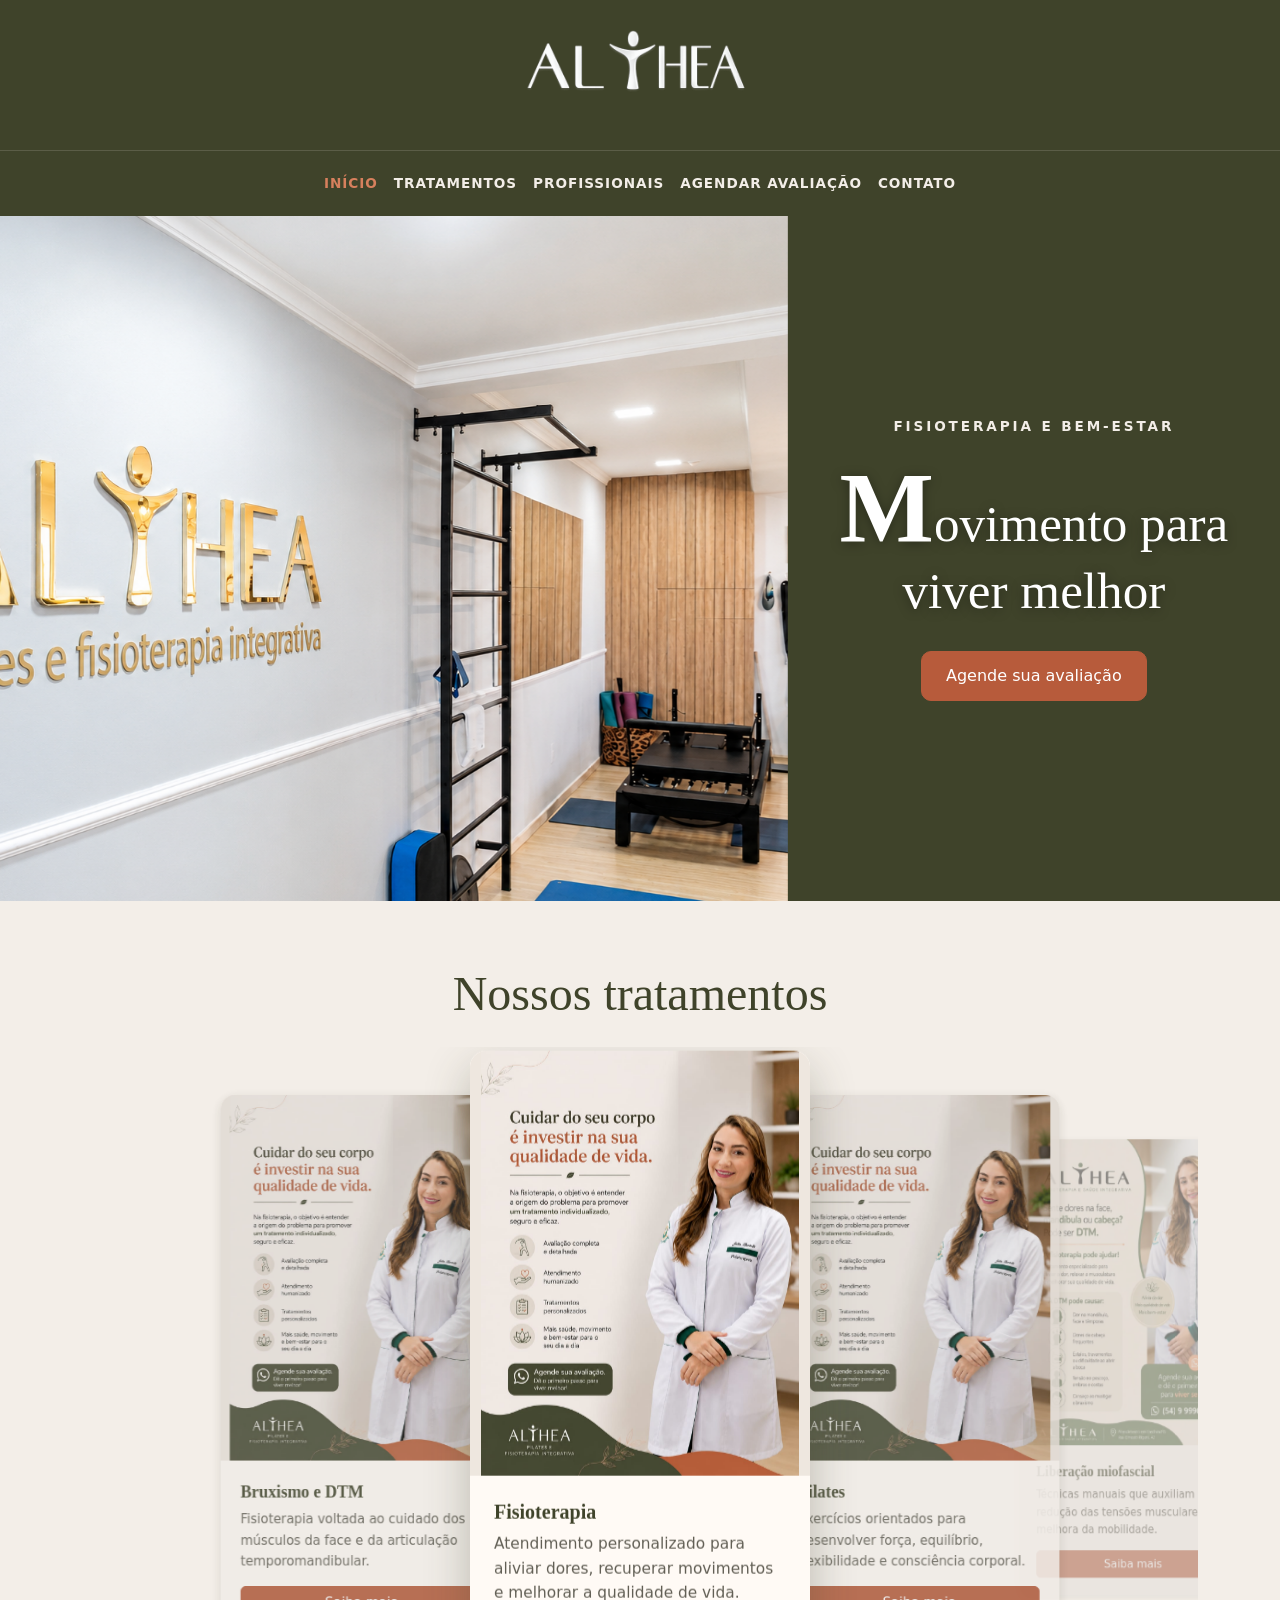
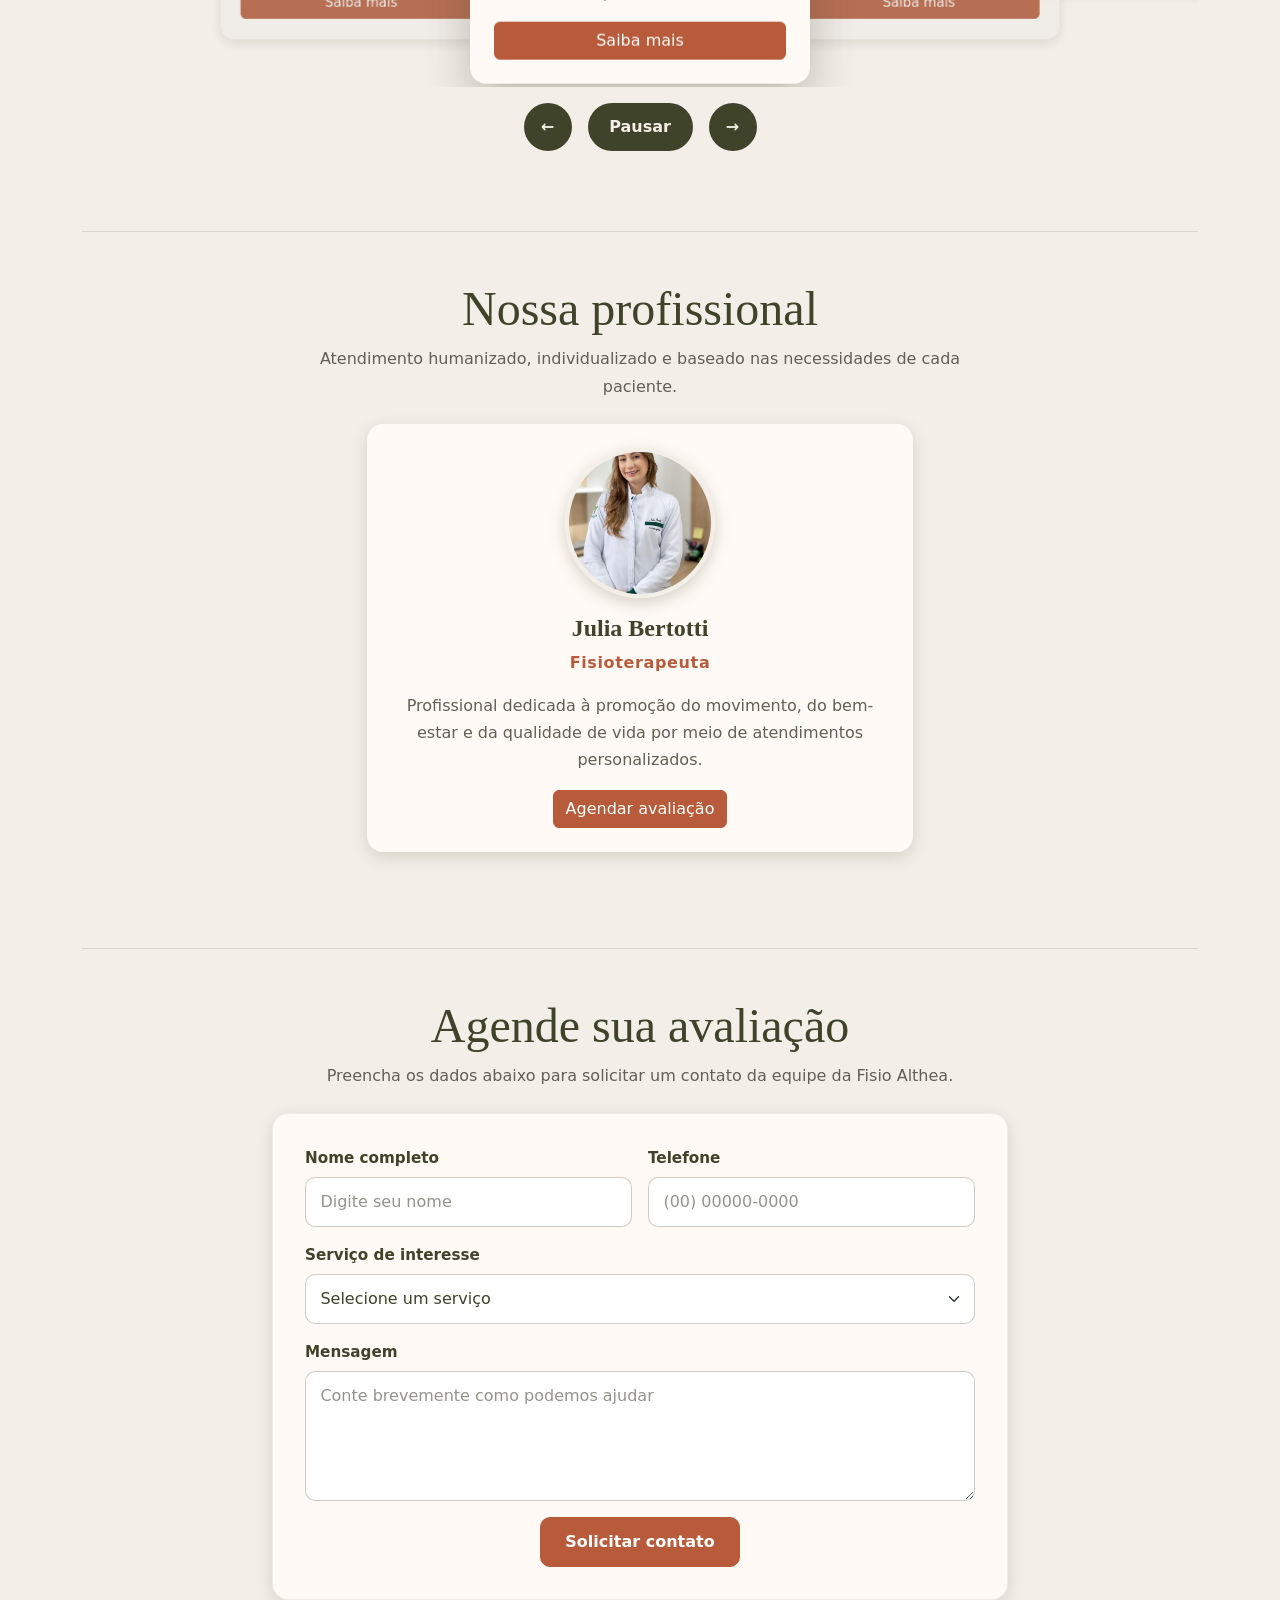
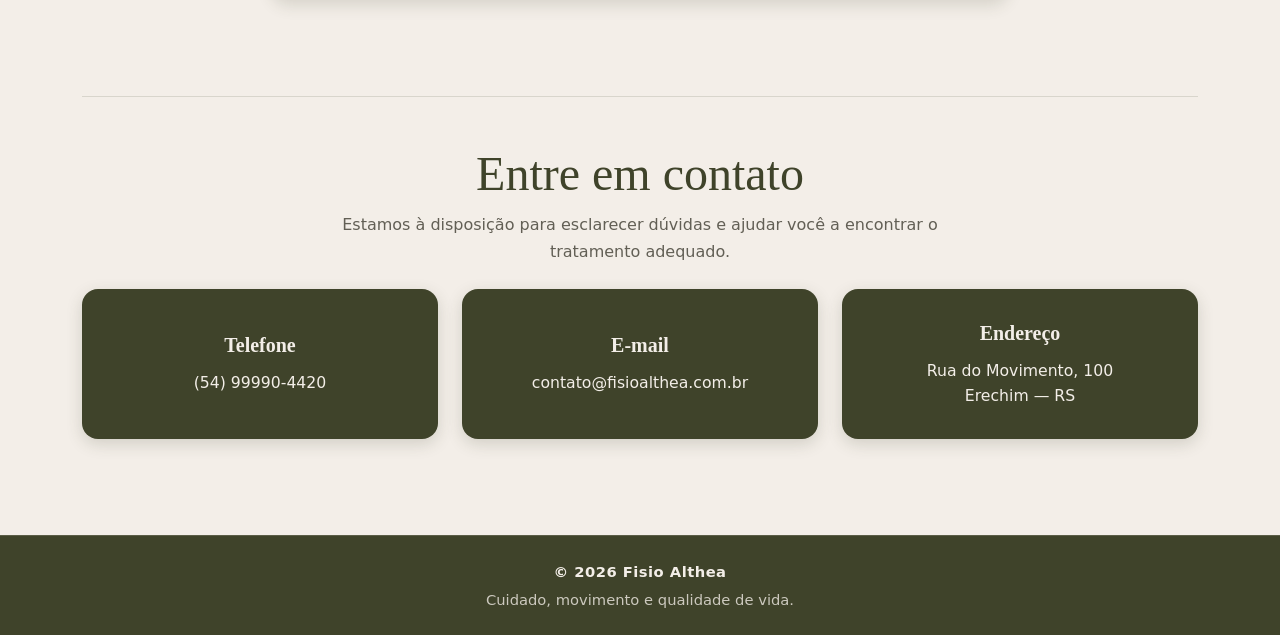
==== FRONTEND/index.html @ dc82c153 "Versão inicial: backend da API e  Inicio  frontend" ====
<!DOCTYPE html>
<html lang="pt-BR">

<head>
    <!-- Define a codificação de caracteres da página -->
    <meta charset="UTF-8">

    <!-- Permite que o layout se adapte corretamente às telas menores -->
    <meta name="viewport" content="width=device-width, initial-scale=1.0">

    <!-- Descrição resumida da página para mecanismos de busca -->
    <meta name="description"
        content="Fisio Althea: fisioterapia, Pilates, liberação miofascial e atendimento para bruxismo e DTM.">

    <!-- Bootstrap: estrutura responsiva e componentes visuais -->
    <link href="https://cdn.jsdelivr.net/npm/bootstrap@5.3.8/dist/css/bootstrap.min.css" rel="stylesheet"
        integrity="sha384-sRIl4kxILFvY47J16cr9ZwB07vP4J8+LH7qKQnuqkuIAvNWLzeN8tE5YBujZqJLB" crossorigin="anonymous">

    <!-- Estilos gerais utilizados em todo o site -->
    <link rel="stylesheet" href="css/base.css">

    <!-- Cabeçalho, menu e banner principal -->
    <link rel="stylesheet" href="css/cabecalho-banner.css">

    <!-- Cards e carrossel de tratamentos -->
    <link rel="stylesheet" href="css/tratamentos-carrossel.css">

    <!-- Seção de apresentação da profissional -->
    <link rel="stylesheet" href="css/profissional.css">

    <!-- Formulário de agendamento -->
    <link rel="stylesheet" href="css/formulario.css">

    <!-- Contato e rodapé -->
    <link rel="stylesheet" href="css/contato-rodape.css">

    <title>Fisio Althea</title>
</head>

<body>

    <!-- ==================================================
         CABEÇALHO E MENU
         ================================================== -->

    <!--
        O identificador inicio permite que os links
        retornem ao topo da página.
    -->
    <header id="inicio" class="cabecalho-principal">

        <!-- Área superior destinada ao logotipo -->
        <div class="marca-topo">

            <!--
                Ao clicar no logotipo, o visitante
                retorna ao início da página.
            -->
            <a href="#inicio" class="logo-althea" aria-label="Ir para o início da página">
                <img src="img/logo1.png" class="logo-cabecalho" alt="Logotipo da clínica Althea">
            </a>

        </div>

        <!-- Menu de navegação responsivo -->
        <nav class="navbar navbar-expand-lg menu-principal" data-bs-theme="dark" aria-label="Navegação principal">
            <div class="container">

                <!--
                    Botão exibido em telas menores.
                    O JavaScript do Bootstrap abre e fecha o menu.
                -->
                <button class="navbar-toggler ms-auto" type="button" data-bs-toggle="collapse"
                    data-bs-target="#menuNavegacao" aria-controls="menuNavegacao" aria-expanded="false"
                    aria-label="Abrir menu de navegação">
                    <span class="navbar-toggler-icon"></span>
                </button>

                <!-- Área recolhível do menu -->
                <div class="collapse navbar-collapse justify-content-center" id="menuNavegacao">
                    <ul class="navbar-nav">

                        <li class="nav-item">
                            <a class="nav-link active" aria-current="page" href="#inicio">
                                Início
                            </a>
                        </li>

                        <li class="nav-item">
                            <a class="nav-link" href="#tratamentos">
                                Tratamentos
                            </a>
                        </li>

                        <li class="nav-item">
                            <a class="nav-link" href="#profissionais">
                                Profissionais
                            </a>
                        </li>

                        <li class="nav-item">
                            <a class="nav-link" href="#agendamento">
                                Agendar avaliação
                            </a>
                        </li>

                        <li class="nav-item">
                            <a class="nav-link" href="#contato">
                                Contato
                            </a>
                        </li>

                    </ul>
                </div>

            </div>
        </nav>

    </header>


    <!-- ==================================================
         CONTEÚDO PRINCIPAL
         ================================================== -->

    <main>

        <section class="banner-principal">

            <!-- Área exclusiva da fotografia -->
            <div class="banner-imagem">
                <img src="img/banner-fisio2.jpg" alt="Ambiente interno da clínica Althea">
            </div>

            <!-- Área exclusiva do conteúdo -->
            <div class="banner-conteudo">
                    
                <div class="conteudo-banner">
                    <p class="banner-subtitulo">
                        Fisioterapia e bem-estar
                    </p>

                    <h1>
                        <strong style="font-size: 100px;">M</strong>ovimento para viver melhor
                    </h1>

                    <a href="#agendamento" class="btn btn-althea">
                        Agende sua avaliação
                    </a>
                </div>

            </div>

        </section>


        <!--
            O container limita a largura das seções internas,
            mantendo o conteúdo alinhado e responsivo.
        -->
        <div class="container">


            <!-- ==================================================
                 TRATAMENTOS
                 ================================================== -->

            <section id="tratamentos" class="secao-tratamentos" aria-labelledby="tituloTratamentos">
                <h2 id="tituloTratamentos" class="text-center mb-4">
                    Nossos tratamentos
                </h2>

                <!--
                    Região interativa do carrossel.

                    tabindex="0" permite que o carrossel
                    receba foco pela tecla Tab.
                -->
                <div class="carrossel-tratamentos" role="region" aria-roledescription="carrossel"
                    aria-label="Tratamentos oferecidos pela Fisio Althea" tabindex="0">

                    <!--
                        Janela visível do carrossel.
                        Os cards fora da área serão escondidos pelo CSS.
                    -->
                    <div class="janela-carrossel">

                        <!-- Trilha movimentada pelo JavaScript -->
                        <div class="trilha-carrossel" id="trilhaTratamentos">

                            <!-- CARD 1 — FISIOTERAPIA -->
                            <article class="item-carrossel item-ativo">

                                <div class="card card-tratamento h-100">

                                    <img src="img/fisioterapia.jpg" class="card-img-top imagem-tratamento"
                                        alt="Profissional realizando atendimento de fisioterapia" loading="lazy">

                                    <!--
                                        Flexbox organiza os elementos verticalmente.
                                        mt-auto mantém o botão no final do card.
                                    -->
                                    <div class="card-body d-flex flex-column">

                                        <h3 class="card-title h5">
                                            Fisioterapia
                                        </h3>

                                        <p class="card-text">
                                            Atendimento personalizado para aliviar dores,
                                            recuperar movimentos e melhorar a qualidade de vida.
                                        </p>

                                        <a href="#agendamento" class="btn btn-althea mt-auto">
                                            Saiba mais
                                        </a>

                                    </div>

                                </div>

                            </article>


                            <!-- CARD 2 — PILATES -->
                            <article class="item-carrossel">

                                <div class="card card-tratamento h-100">

                                    <img src="img/pilates.jpg" class="card-img-top imagem-tratamento"
                                        alt="Profissional orientando uma sessão de Pilates" loading="lazy">

                                    <div class="card-body d-flex flex-column">

                                        <h3 class="card-title h5">
                                            Pilates
                                        </h3>

                                        <p class="card-text">
                                            Exercícios orientados para desenvolver força,
                                            equilíbrio, flexibilidade e consciência corporal.
                                        </p>

                                        <a href="#agendamento" class="btn btn-althea mt-auto">
                                            Saiba mais
                                        </a>

                                    </div>

                                </div>

                            </article>


                            <!-- CARD 3 — LIBERAÇÃO MIOFASCIAL -->
                            <article class="item-carrossel">

                                <div class="card card-tratamento h-100">

                                    <img src="img/miofascial.jpg" class="card-img-top imagem-tratamento"
                                        alt="Profissional realizando técnica de liberação miofascial" loading="lazy">

                                    <div class="card-body d-flex flex-column">

                                        <h3 class="card-title h5">
                                            Liberação miofascial
                                        </h3>

                                        <p class="card-text">
                                            Técnicas manuais que auxiliam na redução das
                                            tensões musculares e na melhora da mobilidade.
                                        </p>

                                        <a href="#agendamento" class="btn btn-althea mt-auto">
                                            Saiba mais
                                        </a>

                                    </div>

                                </div>

                            </article>


                            <!-- CARD 4 — BRUXISMO E DTM -->
                            <article class="item-carrossel">

                                <div class="card card-tratamento h-100">

                                    <img src="img/bruxismo.jpg" class="card-img-top imagem-tratamento"
                                        alt="Atendimento de fisioterapia para bruxismo e DTM" loading="lazy">

                                    <div class="card-body d-flex flex-column">

                                        <h3 class="card-title h5">
                                            Bruxismo e DTM
                                        </h3>

                                        <p class="card-text">
                                            Fisioterapia voltada ao cuidado dos músculos da face
                                            e da articulação temporomandibular.
                                        </p>

                                        <a href="#agendamento" class="btn btn-althea mt-auto">
                                            Saiba mais
                                        </a>

                                    </div>

                                </div>

                            </article>

                        </div>

                    </div>


                    <!--
                        Área invisível visualmente, mas reconhecida
                        por leitores de tela.
                    -->
                    <p id="statusCarrossel" class="visually-hidden" role="status" aria-live="polite" aria-atomic="true">
                    </p>


                    <!-- Controles manuais do carrossel -->
                    <div class="controles-carrossel">

                        <!-- Exibe o tratamento anterior -->
                        <button type="button" class="controle-carrossel" id="tratamentoAnterior"
                            aria-label="Mostrar tratamento anterior">
                            &#8592;
                        </button>

                        <!-- Pausa ou retoma a rotação automática -->
                        <button type="button" class="controle-carrossel controle-pausa" id="alternarCarrossel"
                            aria-label="Pausar rotação automática" aria-pressed="false">
                            Pausar
                        </button>

                        <!-- Exibe o próximo tratamento -->
                        <button type="button" class="controle-carrossel" id="proximoTratamento"
                            aria-label="Mostrar próximo tratamento">
                            &#8594;
                        </button>

                    </div>

                </div>

            </section>


            <!-- ==================================================
                 PROFISSIONAL
                 ================================================== -->

            <section id="profissionais" class="secao-profissionais mt-5 py-5" aria-labelledby="tituloProfissionais">
                <div class="text-center mb-4">

                    <h2 id="tituloProfissionais">
                        Nossa profissional
                    </h2>

                    <p>
                        Atendimento humanizado, individualizado e baseado
                        nas necessidades de cada paciente.
                    </p>

                </div>

                <!-- Linha que centraliza o card -->
                <div class="row justify-content-center">

                    <!--
                        Celular: largura total.
                        Tablet: oito colunas.
                        Computador: seis colunas.
                    -->
                    <div class="col-12 col-md-8 col-lg-6">

                        <div class="card card-profissional">

                            <div class="card-body text-center p-4">

                                <img src="img/profissional.jpg" class="foto-profissional mx-auto mb-3"
                                    alt="Fisioterapeuta Julia Bertotti" loading="lazy">

                                <h3 class="h4">
                                    Julia Bertotti
                                </h3>

                                <p class="cargo-profissional">
                                    Fisioterapeuta
                                </p>

                                <p>
                                    Profissional dedicada à promoção do movimento,
                                    do bem-estar e da qualidade de vida por meio
                                    de atendimentos personalizados.
                                </p>

                                <a href="#agendamento" class="btn btn-althea">
                                    Agendar avaliação
                                </a>

                            </div>

                        </div>

                    </div>

                </div>

            </section>


            <!-- ==================================================
                 FORMULÁRIO DE AGENDAMENTO
                 ================================================== -->

            <section id="agendamento" class="secao-agendamento mt-5 py-5" aria-labelledby="tituloAgendamento">
                <div class="text-center mb-4">

                    <h2 id="tituloAgendamento">
                        Agende sua avaliação
                    </h2>

                    <p>
                        Preencha os dados abaixo para solicitar um contato
                        da equipe da Fisio Althea.
                    </p>

                </div>

                <!-- Linha que centraliza o formulário -->
                <div class="row justify-content-center">

                    <div class="col-12 col-md-10 col-lg-8">

                        <!--
                            O formulário é controlado pelo script.js.

                            Nesta etapa acadêmica, os dados não são
                            armazenados em banco de dados.
                        -->
                        <form id="formAgendamento" class="formulario-agendamento">
                            <div class="row g-3">

                                <!-- Campo de nome -->
                                <div class="col-12 col-md-6">

                                    <label for="nome" class="form-label">
                                        Nome completo
                                    </label>

                                    <input type="text" class="form-control" id="nome" name="nome"
                                        placeholder="Digite seu nome" autocomplete="name" required>

                                </div>


                                <!-- Campo de telefone -->
                                <div class="col-12 col-md-6">

                                    <label for="telefone" class="form-label">
                                        Telefone
                                    </label>

                                    <input type="tel" class="form-control" id="telefone" name="telefone"
                                        placeholder="(00) 00000-0000" autocomplete="tel" inputmode="tel" required>

                                </div>


                                <!-- Seleção do serviço -->
                                <div class="col-12">

                                    <label for="servico" class="form-label">
                                        Serviço de interesse
                                    </label>

                                    <select class="form-select" id="servico" name="servico" required>
                                        <option value="" selected disabled>
                                            Selecione um serviço
                                        </option>

                                        <option value="fisioterapia">
                                            Fisioterapia
                                        </option>

                                        <option value="pilates">
                                            Pilates
                                        </option>

                                        <option value="liberacao-miofascial">
                                            Liberação miofascial
                                        </option>

                                        <option value="bruxismo-dtm">
                                            Bruxismo e DTM
                                        </option>
                                    </select>

                                </div>


                                <!-- Mensagem adicional -->
                                <div class="col-12">

                                    <label for="mensagem" class="form-label">
                                        Mensagem
                                    </label>

                                    <textarea class="form-control" id="mensagem" name="mensagem" rows="4"
                                        placeholder="Conte brevemente como podemos ajudar"></textarea>

                                </div>


                                <!-- Botão do formulário -->
                                <div class="col-12 text-center">

                                    <button type="submit" class="btn btn-althea">
                                        Solicitar contato
                                    </button>

                                    <!-- Mensagem de retorno do formulário -->
                                    <p id="mensagem-formulario"></p>
                                    
                                </div>

                            </div>

                        </form>


                        <!-- Mensagem exibida pelo JavaScript -->
                        <div id="mensagemRetorno" class="alert alerta-althea mt-4 d-none" role="alert"></div>

                    </div>

                </div>

            </section>


            <!-- ==================================================
                 CONTATO
                 ================================================== -->

            <section id="contato" class="secao-contato mt-5 py-5" aria-labelledby="tituloContato">
                <div class="text-center mb-4">

                    <h2 id="tituloContato">
                        Entre em contato
                    </h2>

                    <p>
                        Estamos à disposição para esclarecer dúvidas
                        e ajudar você a encontrar o tratamento adequado.
                    </p>

                </div>

                <!-- Linha responsiva dos contatos -->
                <div class="row g-4 justify-content-center">

                    <!-- Telefone -->
                    <div class="col-12 col-md-4">

                        <div class="card card-contato h-100">

                            <div class="card-body text-center">

                                <h3 class="h5">
                                    Telefone
                                </h3>

                                <a href="tel:+5554999999999">
                                    (54) 99990-4420
                                </a>

                            </div>

                        </div>

                    </div>


                    <!-- E-mail -->
                    <div class="col-12 col-md-4">

                        <div class="card card-contato h-100">

                            <div class="card-body text-center">

                                <h3 class="h5">
                                    E-mail
                                </h3>

                                <a href="mailto:contato@fisioalthea.com.br">
                                    contato@fisioalthea.com.br
                                </a>

                            </div>

                        </div>

                    </div>


                    <!-- Endereço -->
                    <div class="col-12 col-md-4">

                        <div class="card card-contato h-100">

                            <div class="card-body text-center">

                                <h3 class="h5">
                                    Endereço
                                </h3>

                                <!-- Endereço ilustrativo -->
                                <p class="mb-0">
                                    Rua do Movimento, 100<br>
                                    Erechim — RS
                                </p>

                            </div>

                        </div>

                    </div>

                </div>

            </section>

        </div>

    </main>


    <!-- ==================================================
         RODAPÉ
         ================================================== -->

    <footer class="rodape mt-5">

        <div class="container text-center py-4">

            <p class="mb-1">
                &copy; 2026 Fisio Althea
            </p>

            <p class="mb-0">
                Cuidado, movimento e qualidade de vida.
            </p>

        </div>

    </footer>


    <!-- ==================================================
         ARQUIVOS JAVASCRIPT
         ================================================== -->

    <!-- JavaScript do Bootstrap -->
    <script src="https://cdn.jsdelivr.net/npm/bootstrap@5.3.8/dist/js/bootstrap.bundle.min.js"
        integrity="sha384-FKyoEForCGlyvwx9Hj09JcYn3nv7wiPVlz7YYwJrWVcXK/BmnVDxM+D2scQbITxI"
        crossorigin="anonymous"></script>

    <!-- JavaScript personalizado do projeto -->
    <script src="script.js"></script>

</body>

</html>
---- FRONTEND/css/base.css ----
/* ==================================================
   AJUSTES GERAIS DE RESPONSIVIDADE
   ================================================== */

/*
    Faz padding e bordas entrarem no cálculo
    da largura dos elementos.
*/
*,
*::before,
*::after {
    box-sizing: border-box;
}

/*
    Impede que elementos maiores criem
    uma faixa lateral e rolagem horizontal.
*/
html,
body {
    width: 100%;
    max-width: 100%;

    margin: 0;

    overflow-x: clip;
}

/*
    Evita que imagens ultrapassem
    a largura disponível.
*/
img {
    max-width: 100%;
    height: auto;
}

/*
    Aplica uma rolagem suave quando o usuário clica
    nos links do menu que apontam para seções da página.
*/
html {
    scroll-behavior: smooth;
}

/*
    Alturas utilizadas para calcular a primeira tela do site.

    180px: área do logotipo
    58px: barra do menu
*/
:root {
    --altura-logo: 120px;
    --altura-menu: 58px;
}

body {
    background-color: #f3eee8;
    color: #3f432a;
}

h1 {
    color: #3f432a;
    font-family: Georgia, "Times New Roman", serif;
}

p {
    color: #625f55;
}

.btn-althea {
    background-color: #b75b3b;
    color: #ffffff;
    border: 1px solid #b75b3b;
}

.btn-althea:hover,
.btn-althea:focus {
    background-color: #93472f;
    color: #ffffff;
    border-color: #93472f;
}
---- FRONTEND/css/cabecalho-banner.css ----
/* ==================================================
   VARIÁVEIS DO CABEÇALHO E DO BANNER
   ================================================== */

/*
    As principais medidas do cabeçalho e do banner
    podem ser ajustadas neste único local.
*/
:root {
    /* Alturas do cabeçalho */
    --altura-logo: 150px;
    --altura-menu: 65px;

    /* Cores principais */
    --cor-verde-oliva: #3f432a;
    --cor-clara: #f3eee8;
    --cor-destaque: #d7805d;

    /*
        Largura visual da fotografia.

        68% = fotografia menor
        72% = valor recomendado
        76% = fotografia maior
    */
    --largura-imagem-banner: 80%;

    /*
        Largura da área reservada ao texto.

        Ela pode ocupar parte da região onde
        a imagem já está sendo esmaecida.
    */
    --largura-conteudo-banner: 50%;

    /*
        Escala aplicada à fotografia.

        1 = sem ampliação adicional
        1.02 = pequeno zoom
        1.05 = zoom mais perceptível
    */
    --escala-imagem-banner: 1;

    /*
        Enquadramento horizontal e vertical da foto.

        Horizontal:
        0% = mostra mais a esquerda
        50% = centraliza
        100% = mostra mais a direita
    */
    --posicao-imagem-x: 90%;
    --posicao-imagem-y: 50%;
}


/* ==================================================
   CABEÇALHO PRINCIPAL
   ================================================== */

/*
    Área que envolve o logotipo e o menu.
*/
.cabecalho-principal {
    width: 100%;
    max-width: 100%;

    background-color: var(--cor-verde-oliva);
}


/* ==================================================
   ÁREA DO LOGOTIPO
   ================================================== */

/*
    Faixa superior que contém o logotipo.
*/
.marca-topo {
    width: 100%;
    height: var(--altura-logo);

    padding: 0;

    display: flex;
    align-items: center;
    justify-content: center;

    overflow: hidden;
}


/*
    Link que envolve o logotipo.
*/
.logo-althea {
    width: 100%;
    height: 100%;

    display: flex;
    align-items: center;
    justify-content: center;

    color: inherit;
    text-decoration: none;
}


/*
    Imagem do logotipo.
*/
.logo-cabecalho {
    width: clamp(240px, 26vw, 420px);
    height: auto;

    display: block;

    object-fit: contain;

    flex-shrink: 0;
}


/*
    Destaque para navegação utilizando Tab.
*/
.logo-althea:focus-visible {
    outline: 2px solid var(--cor-destaque);
    outline-offset: 6px;

    border-radius: 6px;
}


/* ==================================================
   MENU PRINCIPAL
   ================================================== */

/*
    Barra que contém os links de navegação.
*/
.menu-principal {
    width: 100%;
    min-height: var(--altura-menu);

    display: flex;
    align-items: center;

    background-color: var(--cor-verde-oliva);

    border-top:
        1px solid rgba(243, 238, 232, 0.15);
}


/*
    Links do menu.
*/
.menu-principal .nav-link {
    padding:
        0.9rem 1.3rem;

    color: var(--cor-clara);

    font-size: 0.85rem;
    font-weight: 600;

    letter-spacing: 0.06rem;
    text-transform: uppercase;

    transition: color 0.3s ease;
}


/*
    Link ao passar o mouse ou receber foco.
*/
.menu-principal .nav-link:hover,
.menu-principal .nav-link:focus-visible {
    color: var(--cor-destaque);

    outline: none;
}


/*
    Link correspondente à seção atual.
*/
.menu-principal .nav-link.active {
    color: var(--cor-destaque);
}


/*
    Botão do menu mobile.
*/
.menu-principal .navbar-toggler {
    border-color:
        rgba(243, 238, 232, 0.28);
}


/*
    Foco do botão do menu mobile.
*/
.menu-principal .navbar-toggler:focus {
    border-color: var(--cor-destaque);

    box-shadow:
        0 0 0 0.2rem rgba(215, 128, 93, 0.25);
}


/*
    Ícone claro sobre o fundo verde.
*/
.menu-principal .navbar-toggler-icon {
    filter:
        brightness(0) invert(1);
}


/* ==================================================
   ESTRUTURA PRINCIPAL DO BANNER
   ================================================== */

/*
    O fundo principal do banner é verde-oliva.

    A fotografia será posicionada por cima desse fundo,
    somente na parte esquerda.
*/
.banner-principal {
    position: relative;
    isolation: isolate;

    width: 100%;
    max-width: 100%;

    /*
        Compatibilidade com navegadores antigos.
    */
    min-height: calc(100vh - var(--altura-logo) - var(--altura-menu));

    /*
        Melhor comportamento em dispositivos móveis.
    */
    min-height: calc(100svh - var(--altura-logo) - var(--altura-menu));

    margin-bottom: 3rem;

    display: flex;
    align-items: stretch;

    overflow: hidden;

    background-color: var(--cor-verde-oliva);
}


/* ==================================================
   CAMADA DA FOTOGRAFIA
   ================================================== */

/*
    Esta camada contém somente a fotografia.

    Ela fica sobre o fundo verde-oliva
    e abaixo do conteúdo textual.
*/
.banner-imagem {
    position: relative;
    z-index: 0;

    top: 0;
    bottom: 0;
    left: 0;

    width: var(--largura-imagem-banner);

    overflow: hidden;

    pointer-events: none;
}


/*
    A fotografia agora é um elemento HTML verdadeiro.

    Isso permite controlar:
    - tamanho;
    - posição;
    - enquadramento;
    - zoom;
    - movimento parallax.
*/
.banner-imagem img {
    position: absolute;

    /*
        A imagem ultrapassa um pouco a altura do banner.
        Isso evita espaços vazios durante o parallax.
    */
    top: 35px;
    left: -57;

    width: 100%;
    height: calc(99% + 91px);

    /*
        cover preenche a camada sem deformar a foto.

        Como a área da imagem possui uma proporção
        semelhante à fotografia, o corte será pequeno.
    */
    object-fit: cover;

    object-position:
        var(--posicao-imagem-x) var(--posicao-imagem-y);

    display: block;

    /*
        --parallax-y é alterada pelo script.js.

        A escala pode ser controlada na variável
        --escala-imagem-banner.
    */
    transform:
        translateY(var(--parallax-y, 0px)) scale(var(--escala-imagem-banner));

    transform-origin: center;

    will-change: transform;
}




/* ==================================================
   ÁREA VERDE E CONTEÚDO DO BANNER
   ================================================== */

/*
    Esta camada ocupa somente a parte direita.

    O texto não depende da posição da fotografia.
*/
.banner-conteudo {
    position: relative;
    z-index: 2;

    width: var(--largura-conteudo-banner);
    min-width: 0;

    margin-left: auto;

    display: flex;
    align-items: center;
    justify-content: center;
}


/*
    Agrupa subtítulo, título e botão.
*/
.conteudo-banner {
    width: 100%;
    max-width: 650px;
    min-width: 0;

    margin: 0 auto;

    text-align: center;
}


/*
    Pequeno texto acima do título.
*/
.banner-subtitulo {
    margin-bottom: 1rem;

    color: var(--cor-clara);

    font-size: 0.85rem;
    font-weight: 700;

    letter-spacing: 0.18rem;
    text-transform: uppercase;
}


/*
    Título principal do banner.
*/
.banner-principal h1 {
    max-width: 100%;

    margin:
        0 auto;

    color: #ffffff;

    font-family:
        Georgia,
        "Times New Roman",
        serif;

    font-size:
        clamp(2.5rem, 4vw, 3.8rem);

    line-height: 1.1;

    overflow-wrap: normal;
    word-break: normal;

    text-shadow:
        0 2px 12px rgba(0, 0, 0, 0.35);
}


/*
    Texto complementar, caso seja adicionado
    abaixo do título futuramente.
*/
.banner-texto {
    max-width: 560px;

    margin:
        1.5rem auto 0;

    color: #ffffff;

    font-size: 1.1rem;
    line-height: 1.7;

    text-shadow:
        0 1px 8px rgba(0, 0, 0, 0.45);
}


/*
    Botão localizado dentro da área verde.
*/
.banner-conteudo .btn-althea {
    min-width: 220px;

    margin-top: 2rem;

    padding:
        0.75rem 1.5rem;

    border-radius: 10px;
}


/* ==================================================
   COMPUTADORES COM JANELA MENOR
   ================================================== */

@media (min-width: 992px) and (max-width: 1199.98px) {

    :root {
        --largura-imagem-banner: 70%;
        --largura-conteudo-banner: 45%;
    }


    .banner-conteudo {
        padding:
            2.5rem 2rem;
    }


    .banner-principal h1 {
        font-size:
            clamp(2.5rem, 4.6vw, 3.8rem);
    }


    .banner-subtitulo {
        font-size: 0.78rem;

        letter-spacing: 0.14rem;
    }
}


/* ==================================================
   TABLET
   ================================================== */

@media (min-width: 768px) and (max-width: 991.98px) {

    :root {
        --altura-logo: 110px;
        --altura-menu: 58px;

        --largura-imagem-banner: 76%;
        --largura-conteudo-banner: 49%;

        --posicao-imagem-x: 10%;
    }


    /*
        A transição começa um pouco mais cedo
        em telas intermediárias.
    */
    .banner-imagem::after {
        background:
            linear-gradient(to right,

                rgba(63, 67, 42, 0) 0%,
                rgba(63, 67, 42, 0) 38%,

                rgba(63, 67, 42, 0.08) 47%,
                rgba(63, 67, 42, 0.22) 56%,
                rgba(63, 67, 42, 0.42) 65%,
                rgba(63, 67, 42, 0.65) 74%,
                rgba(63, 67, 42, 0.84) 83%,
                rgba(63, 67, 42, 0.96) 92%,

                var(--cor-verde-oliva) 100%);
    }

        .banner-imagem {
        position: absolute;
        width: 100%;
    }


    .banner-conteudo {
        padding:
            2.5rem 1.75rem;
    }


    .banner-principal h1 {
        font-size:
            clamp(2.3rem, 3.6vw, 3.5rem);
    }


    .logo-cabecalho {
        width:
            min(360px, 48vw);
    }
}


/* ==================================================
   CELULAR
   ================================================== */

@media (max-width: 767.98px) {

    :root {
        --altura-logo: 110px;
        --altura-menu: 64px;

        --largura-imagem-banner: 100%;
        --largura-conteudo-banner: 100%;

        --posicao-imagem-x: 30%;
        --posicao-imagem-y: 50%;
    }


    /* ------------------------------
       LOGOTIPO
       ------------------------------ */

    .logo-cabecalho {
        width:
            min(300px, 80vw);
    }


    /* ------------------------------
       MENU
       ------------------------------ */

    .menu-principal {
        padding:
            0.4rem 0;
    }


    .menu-principal .navbar-collapse {
        padding-bottom: 0.75rem;
    }


    .menu-principal .nav-link {
        padding:
            0.75rem 1rem;

        text-align: center;
    }


    /* ------------------------------
       BANNER
       ------------------------------ */

    .banner-principal {
        min-height:
            max(540px,
                calc(100svh - var(--altura-logo) - var(--altura-menu)));
    }


    /*
        A imagem ocupa todo o banner no celular.
    */
    .banner-imagem {
        position: absolute;
        width: 100%;
    }


    /*
        No celular, a fotografia preenche a tela.
    */
    .banner-imagem img {
        top: -20px;

        height: calc(100% + 40px);

        object-fit: cover;

        transform:
            translateY(var(--parallax-y, 0px)) scale(1.02);
    }


    /*
        Em vez de uma transição lateral,
        o celular recebe uma camada escura uniforme.
    */
    .banner-imagem::after {
        background:
            linear-gradient(to bottom,

                rgba(34, 45, 35, 0.34) 0%,
                rgba(34, 45, 35, 0.48) 50%,
                rgba(34, 45, 35, 0.72) 100%);
    }


    /*
        O conteúdo ocupa todo o banner
        e fica centralizado.
    */
    .banner-conteudo {
        width: 100%;
        min-height: inherit;

        margin-left: 0;

        padding:
            3rem 1.25rem;

        align-items: center;
    }


    .conteudo-banner {
        max-width: 540px;
    }


    .banner-principal h1 {
        font-size:
            clamp(2.2rem, 10vw, 3.2rem);

        line-height: 1.08;
    }


    .banner-subtitulo {
        font-size: 0.78rem;

        letter-spacing: 0.13rem;
    }


    .banner-texto {
        font-size: 1rem;
        line-height: 1.55;
    }


    .banner-conteudo .btn-althea {
        width:
            min(280px, 80vw);

        min-width: 0;

        margin-top: 1.75rem;
    }
}


/* ==================================================
   CELULARES PEQUENOS
   ================================================== */

@media (max-width: 389.98px) {

    .banner-principal h1 {
        font-size:
            clamp(2rem, 10vw, 2.7rem);
    }


    .banner-subtitulo {
        font-size: 0.72rem;

        letter-spacing: 0.10rem;
    }


    .banner-conteudo {
        padding:
            2.5rem 1rem;
    }
}


/* ==================================================
   ACESSIBILIDADE — MOVIMENTO REDUZIDO
   ================================================== */

/*
    Desativa o efeito parallax quando o usuário
    solicita menos animações no sistema operacional.
*/
@media (prefers-reduced-motion: reduce) {

    .banner-imagem img {
        transform:
            scale(var(--escala-imagem-banner));

        will-change: auto;
    }
}
---- FRONTEND/css/tratamentos-carrossel.css ----
/* ==================================================
   SEÇÃO DE TRATAMENTOS
   ================================================== */

/*
    Área que contém o título e o carrossel.
*/
.secao-tratamentos {
    width: 100%;
    max-width: 100%;

    padding-top: 1rem;

    /*
        Cria um pequeno espaço acima da seção
        quando ela é acessada pelo menu.
    */
    scroll-margin-top: 2rem;
}


/*
    Título da seção de tratamentos.
*/
.secao-tratamentos h2 {
    color: #3f432a;

    font-family:
        Georgia,
        "Times New Roman",
        serif;

    font-size: clamp(2rem, 4vw, 3rem);
    line-height: 1.2;
}


/* ==================================================
   CARDS DOS TRATAMENTOS
   ================================================== */

/*
    Aparência geral de cada card.
*/
.card-tratamento {
    height: 100%;

    overflow: hidden;

    background-color: #fffaf5;

    border: none;
    border-radius: 16px;

    box-shadow:
        0 4px 14px rgba(63, 67, 42, 0.16);

    /*
        Evita que o verso do card apareça
        durante os movimentos em 3D.
    */
    backface-visibility: hidden;

    transition:
        transform 0.4s ease,
        box-shadow 0.4s ease;
}


/*
    Espaçamento interno do conteúdo do card.
*/
.card-tratamento .card-body {
    padding: 1.5rem;
}


/*
    Título de cada tratamento.
*/
.card-tratamento .card-title {
    color: #3f432a;

    font-family:
        Georgia,
        "Times New Roman",
        serif;

    font-weight: 700;
}


/*
    Descrição exibida dentro dos cards.
*/
.card-tratamento .card-text {
    color: #625f55;

    font-size: 0.96rem;
    line-height: 1.6;
}


/* ==================================================
   IMAGENS DOS TRATAMENTOS
   ================================================== */

/*
    Todas as imagens recebem o mesmo tamanho
    para que os cards permaneçam alinhados.
*/
.imagem-tratamento {
    width: 100%;

    /*
        Mantém uma proporção vertical padronizada.
    */
    aspect-ratio: 4 / 5;

    /*
        contain exibe a fotografia inteira
        sem cortar suas extremidades.
    */
    object-fit: contain;
    object-position: center;

    display: block;

    background-color: #eee7df;

    border-radius:
        16px
        16px
        0
        0;
}


/*
    Para fazer a imagem preencher toda a área,
    use object-fit: cover.

    Isso pode cortar partes da fotografia.
*/


/* ==================================================
   ÁREA GERAL DO CARROSSEL
   ================================================== */

/*
    Elemento principal que envolve todo o carrossel.

    perspective cria a sensação de profundidade
    utilizada nos cards laterais.
*/
.carrossel-tratamentos {
    position: relative;

    width: 100%;
    max-width: 100%;

    padding-bottom: 2rem;

    perspective: 1400px;
}


/*
    Janela visível do carrossel.

    Os cards que ultrapassarem suas laterais
    permanecem escondidos.
*/
.janela-carrossel {
    position: relative;

    width: 100%;
    max-width: 100%;
    height: 640px;

    overflow: hidden;
}


/*
    Área tridimensional onde os cards
    são posicionados.
*/
.trilha-carrossel {
    position: relative;

    width: 100%;
    height: 100%;

    transform-style: preserve-3d;
}


/* ==================================================
   CONFIGURAÇÃO GERAL DOS ITENS
   ================================================== */

/*
    Todos os cards começam centralizados.

    As regras nth-child definem depois
    qual fica no centro, à direita ou à esquerda.
*/
.item-carrossel {
    position: absolute;

    top: 50%;
    left: 50%;

    /*
        O card terá no máximo 340px,
        mas poderá diminuir em telas estreitas.
    */
    width: min(340px, 82vw);
    max-width: 100%;

    opacity: 0;

    transform:
        translate(-50%, -50%)
        scale(0.70);

    transform-origin: center;

    transition:
        transform 0.7s ease,
        opacity 0.7s ease,
        filter 0.7s ease;

    pointer-events: auto;

    backface-visibility: hidden;

    will-change:
        transform,
        opacity;
}


/* ==================================================
   POSIÇÕES DOS QUATRO CARDS
   ================================================== */

/*
    CARD CENTRAL

    O primeiro card da trilha aparece em destaque.
*/
.item-carrossel:nth-child(1) {
    z-index: 5;

    opacity: 1;

    filter: none;

    transform:
        translate(-50%, -50%)
        translateX(0)
        translateZ(140px)
        rotateY(0deg)
        scale(1);
}


/*
    PRIMEIRO CARD À DIREITA
*/
.item-carrossel:nth-child(2) {
    z-index: 4;

    opacity: 0.84;

    filter: brightness(0.94);

    transform:
        translate(-50%, -50%)
        translateX(82%)
        translateZ(0)
        rotateY(-16deg)
        scale(0.86);
}


/*
    SEGUNDO CARD À DIREITA

    Ele fica mais distante, menor e menos visível.
*/
.item-carrossel:nth-child(3) {
    z-index: 2;

    opacity: 0.48;

    filter: brightness(0.88);

    transform:
        translate(-50%, -50%)
        translateX(145%)
        translateZ(-160px)
        rotateY(-23deg)
        scale(0.72);
}


/*
    CARD À ESQUERDA
*/
.item-carrossel:nth-child(4) {
    z-index: 4;

    opacity: 0.84;

    filter: brightness(0.94);

    transform:
        translate(-50%, -50%)
        translateX(-82%)
        translateZ(0)
        rotateY(16deg)
        scale(0.86);
}


/* ==================================================
   DESTAQUE E INTERAÇÃO
   ================================================== */

/*
    Sombra mais forte no card que está ativo.
*/
.item-carrossel.item-ativo .card-tratamento {
    box-shadow:
        0 18px 45px rgba(63, 67, 42, 0.30);
}


/*
    Pequeno movimento quando o mouse passa
    sobre o card central.
*/
.item-carrossel.item-ativo:hover .card-tratamento {
    transform: translateY(-4px);

    box-shadow:
        0 22px 50px rgba(63, 67, 42, 0.34);
}


/*
    Mostra que os cards laterais podem
    ser selecionados com o mouse.
*/
.item-carrossel:not(.item-ativo) {
    cursor: pointer;
}


/*
    Desativa temporariamente os links e botões
    existentes dentro dos cards laterais.

    Assim, o clique primeiro traz o card
    para a posição central.
*/
.item-carrossel:not(.item-ativo) a,
.item-carrossel:not(.item-ativo) button {
    pointer-events: none;
}


/*
    Destaque para navegação pelo teclado.
*/
.item-carrossel.item-ativo:focus-within
.card-tratamento {
    outline: 3px solid #b75b3b;
    outline-offset: 5px;
}


/* ==================================================
   CONTROLES DO CARROSSEL
   ================================================== */

/*
    Área que contém os botões anterior,
    pausar e próximo.
*/
.controles-carrossel {
    position: relative;
    z-index: 10;

    display: flex;
    align-items: center;
    justify-content: center;

    gap: 1rem;

    margin-top: 1rem;
}


/*
    Aparência padrão dos controles.
*/
.controle-carrossel {
    min-width: 48px;
    min-height: 48px;

    padding:
        0.65rem
        1rem;

    display: inline-flex;
    align-items: center;
    justify-content: center;

    background-color: #3f432a;
    color: #f3eee8;

    border: none;
    border-radius: 50px;

    font-size: 1rem;
    font-weight: 600;

    cursor: pointer;

    transition:
        background-color 0.3s ease,
        color 0.3s ease,
        transform 0.3s ease,
        box-shadow 0.3s ease;
}


/*
    Estado ao passar o mouse ou navegar
    utilizando a tecla Tab.
*/
.controle-carrossel:hover,
.controle-carrossel:focus-visible {
    background-color: #b75b3b;
    color: #ffffff;

    transform: translateY(-2px);

    box-shadow:
        0 5px 14px rgba(63, 67, 42, 0.25);

    outline: none;
}


/*
    Efeito aplicado durante o clique.
*/
.controle-carrossel:active {
    transform: translateY(0);
}


/*
    Botão Pausar precisa de mais largura.
*/
.controle-pausa {
    min-width: 105px;
}


/*
    Destaque quando a área completa do carrossel
    recebe foco pela tecla Tab.
*/
.carrossel-tratamentos:focus-visible {
    outline: 3px solid #b75b3b;
    outline-offset: 8px;

    border-radius: 16px;
}


/* ==================================================
   COMPUTADORES COM JANELA MENOR
   ================================================== */

@media (
    min-width: 992px
) and (
    max-width: 1199.98px
) {

    /*
        Reduz os cards quando a janela do computador
        não possui largura suficiente.
    */
    .item-carrossel {
        width: min(315px, 76vw);
    }


    .item-carrossel:nth-child(2) {
        transform:
            translate(-50%, -50%)
            translateX(74%)
            translateZ(0)
            rotateY(-15deg)
            scale(0.84);
    }


    .item-carrossel:nth-child(3) {
        transform:
            translate(-50%, -50%)
            translateX(128%)
            translateZ(-150px)
            rotateY(-21deg)
            scale(0.70);
    }


    .item-carrossel:nth-child(4) {
        transform:
            translate(-50%, -50%)
            translateX(-74%)
            translateZ(0)
            rotateY(15deg)
            scale(0.84);
    }
}


/* ==================================================
   TABLET
   ================================================== */

@media (
    min-width: 768px
) and (
    max-width: 991.98px
) {

    .janela-carrossel {
        height: 620px;
    }


    .item-carrossel {
        width: min(300px, 70vw);
    }


    /*
        Card central.
    */
    .item-carrossel:nth-child(1) {
        transform:
            translate(-50%, -50%)
            translateX(0)
            translateZ(100px)
            rotateY(0deg)
            scale(1);
    }


    /*
        Primeiro card à direita.
    */
    .item-carrossel:nth-child(2) {
        opacity: 0.72;

        transform:
            translate(-50%, -50%)
            translateX(68%)
            translateZ(-30px)
            rotateY(-14deg)
            scale(0.80);
    }


    /*
        O card mais distante permanece escondido
        para não sobrecarregar o tablet.
    */
    .item-carrossel:nth-child(3) {
        opacity: 0;

        transform:
            translate(-50%, -50%)
            translateX(110%)
            scale(0.68);

        pointer-events: none;
    }


    /*
        Card à esquerda.
    */
    .item-carrossel:nth-child(4) {
        opacity: 0.72;

        transform:
            translate(-50%, -50%)
            translateX(-68%)
            translateZ(-30px)
            rotateY(14deg)
            scale(0.80);
    }
}


/* ==================================================
   CELULAR
   ================================================== */

@media (max-width: 767.98px) {

    /*
        Reduz o espaço acima do carrossel.
    */
    .secao-tratamentos {
        padding-top: 0.5rem;
    }


    /*
        Altura destinada ao card no celular.
    */
    .janela-carrossel {
        height: 600px;
    }


    /*
        Apenas um card aparece por vez.
    */
    .item-carrossel {
        width: min(300px, 84vw);
    }


    /*
        Card central.
    */
    .item-carrossel:nth-child(1) {
        z-index: 5;

        opacity: 1;

        filter: none;

        transform:
            translate(-50%, -50%)
            translateX(0)
            rotateY(0deg)
            scale(1);
    }


    /*
        Todos os demais cards permanecem escondidos.

        Quando o JavaScript altera a ordem,
        o próximo card assume a primeira posição.
    */
    .item-carrossel:nth-child(n + 2) {
        z-index: 1;

        opacity: 0;

        transform:
            translate(-50%, -50%)
            translateX(110%)
            scale(0.80);

        pointer-events: none;
    }


    /*
        Aproxima os controles.
    */
    .controles-carrossel {
        gap: 0.65rem;

        margin-top: 0.5rem;
    }


    /*
        Botões menores no celular.
    */
    .controle-carrossel {
        min-width: 44px;
        min-height: 44px;

        padding:
            0.55rem
            0.8rem;
    }


    .controle-pausa {
        min-width: 96px;
    }


    /*
        Reduz o espaçamento interno dos cards.
    */
    .card-tratamento .card-body {
        padding: 1.25rem;
    }
}


/* ==================================================
   CELULARES PEQUENOS
   ================================================== */

@media (max-width: 389.98px) {

    .janela-carrossel {
        height: 580px;
    }


    .item-carrossel {
        width: min(275px, 82vw);
    }


    .card-tratamento .card-text {
        font-size: 0.90rem;
    }


    .controles-carrossel {
        gap: 0.45rem;
    }


    .controle-pausa {
        min-width: 88px;
    }
}


/* ==================================================
   ACESSIBILIDADE — MOVIMENTO REDUZIDO
   ================================================== */

/*
    Desativa as transições quando o usuário
    solicita menos movimentos no sistema.
*/
@media (prefers-reduced-motion: reduce) {

    .item-carrossel,
    .card-tratamento,
    .controle-carrossel {
        transition: none;
    }


    .item-carrossel.item-ativo:hover
    .card-tratamento {
        transform: none;
    }
}
---- FRONTEND/css/profissional.css ----
/* ==================================================
   SEÇÃO DA PROFISSIONAL
   ================================================== */

/*
    Área responsável pela apresentação
    da profissional da clínica.
*/
.secao-profissionais {
    width: 100%;
    max-width: 100%;

    border-top:
        1px solid rgba(63, 67, 42, 0.15);

    /*
        Cria um espaço ao acessar esta seção
        pelos links do menu.
    */
    scroll-margin-top: 2rem;
}


/*
    Título principal da seção.
*/
.secao-profissionais h2 {
    color: #3f432a;

    font-family:
        Georgia,
        "Times New Roman",
        serif;

    font-size:
        clamp(2rem, 4vw, 3rem);

    line-height: 1.2;
}


/*
    Texto introdutório da seção.
*/
.secao-profissionais > .text-center p {
    max-width: 680px;

    margin-right: auto;
    margin-left: auto;

    color: #625f55;

    font-size: 1rem;
    line-height: 1.7;
}


/* ==================================================
   CARD DA PROFISSIONAL
   ================================================== */

/*
    Aparência geral do card.
*/
.card-profissional {
    overflow: hidden;

    background-color: #fffaf5;

    border: none;
    border-radius: 16px;

    box-shadow:
        0 5px 16px rgba(63, 67, 42, 0.16);

    transition:
        transform 0.35s ease,
        box-shadow 0.35s ease;
}


/*
    Pequeno destaque ao passar o mouse
    sobre o card.
*/
.card-profissional:hover {
    transform: translateY(-5px);

    box-shadow:
        0 16px 34px rgba(63, 67, 42, 0.24);
}


/*
    Organiza o conteúdo interno do card.
*/
.card-profissional .card-body {
    padding: 2rem;
}


/*
    Nome da profissional.
*/
.card-profissional h3 {
    margin-bottom: 0.4rem;

    color: #3f432a;

    font-family:
        Georgia,
        "Times New Roman",
        serif;

    font-weight: 700;
}


/*
    Descrição apresentada no card.
*/
.card-profissional p {
    color: #625f55;

    line-height: 1.7;
}


/* ==================================================
   FOTOGRAFIA DA PROFISSIONAL
   ================================================== */

/*
    Fotografia circular apresentada no card.
*/
.foto-profissional {
    width: 150px;
    height: 150px;

    /*
        A imagem preenche o círculo sem deformar.
    */
    object-fit: cover;
    object-position: center;

    display: block;

    border:
        4px solid #f3eee8;

    border-radius: 50%;

    box-shadow:
        0 5px 16px rgba(63, 67, 42, 0.22);

    transition:
        transform 0.35s ease,
        box-shadow 0.35s ease;
}


/*
    Pequeno destaque na fotografia
    quando o card recebe o mouse.
*/
.card-profissional:hover .foto-profissional {
    transform: scale(1.03);

    box-shadow:
        0 8px 22px rgba(63, 67, 42, 0.28);
}


/* ==================================================
   CARGO DA PROFISSIONAL
   ================================================== */

/*
    Destaque para a função profissional.
*/
.cargo-profissional {
    margin-bottom: 1rem;

    color: #b75b3b !important;

    font-size: 1rem;
    font-weight: 700;

    letter-spacing: 0.04rem;
}


/* ==================================================
   FOCO PELO TECLADO
   ================================================== */

/*
    Destaca o card quando algum link ou botão
    interno recebe foco pela tecla Tab.
*/
.card-profissional:focus-within {
    outline:
        3px solid #b75b3b;

    outline-offset: 5px;
}


/* ==================================================
   AJUSTES PARA TABLET
   ================================================== */

@media (
    min-width: 768px
) and (
    max-width: 991.98px
) {

    .card-profissional .card-body {
        padding: 1.75rem;
    }

    .foto-profissional {
        width: 140px;
        height: 140px;
    }
}


/* ==================================================
   AJUSTES PARA CELULAR
   ================================================== */

@media (max-width: 767.98px) {

    /*
        Reduz o espaço vertical da seção.
    */
    .secao-profissionais {
        scroll-margin-top: 1rem;
    }

    .secao-profissionais h2 {
        font-size:
            clamp(1.9rem, 8vw, 2.5rem);
    }

    .card-profissional .card-body {
        padding: 1.5rem;
    }

    .foto-profissional {
        width: 125px;
        height: 125px;
    }

    .card-profissional p {
        font-size: 0.95rem;
        line-height: 1.6;
    }
}


/* ==================================================
   MOVIMENTO REDUZIDO
   ================================================== */

/*
    Remove animações quando o usuário
    solicita menos movimento no sistema.
*/
@media (prefers-reduced-motion: reduce) {

    .card-profissional,
    .foto-profissional {
        transition: none;
    }

    .card-profissional:hover {
        transform: none;
    }

    .card-profissional:hover .foto-profissional {
        transform: none;
    }
}
---- FRONTEND/css/formulario.css ----
/* ==================================================
   SEÇÃO DE AGENDAMENTO
   ================================================== */

/*
    Área responsável pelo formulário
    de solicitação de avaliação.
*/
.secao-agendamento {
    width: 100%;
    max-width: 100%;

    border-top:
        1px solid rgba(63, 67, 42, 0.15);

    /*
        Cria um espaço acima da seção quando
        ela é acessada pelos links do menu.
    */
    scroll-margin-top: 2rem;
}


/*
    Título principal da seção.
*/
.secao-agendamento h2 {
    color: #3f432a;

    font-family:
        Georgia,
        "Times New Roman",
        serif;

    font-size:
        clamp(2rem, 4vw, 3rem);

    line-height: 1.2;
}


/*
    Texto introdutório localizado
    abaixo do título.
*/
.secao-agendamento > .text-center p {
    max-width: 680px;

    margin-right: auto;
    margin-left: auto;

    color: #625f55;

    font-size: 1rem;
    line-height: 1.7;
}


/* ==================================================
   CAIXA DO FORMULÁRIO
   ================================================== */

/*
    Aparência da caixa que envolve
    todos os campos do formulário.
*/
.formulario-agendamento {
    width: 100%;

    padding: 2rem;

    background-color: #fffaf5;

    border:
        1px solid rgba(63, 67, 42, 0.08);

    border-radius: 16px;

    box-shadow:
        0 5px 16px rgba(63, 67, 42, 0.16);

    transition:
        box-shadow 0.35s ease;
}


/*
    Aumenta discretamente a sombra quando
    algum campo interno recebe foco.
*/
.formulario-agendamento:focus-within {
    box-shadow:
        0 12px 28px rgba(63, 67, 42, 0.21);
}


/* ==================================================
   RÓTULOS DOS CAMPOS
   ================================================== */

/*
    Os labels identificam o conteúdo
    esperado em cada campo.
*/
.formulario-agendamento .form-label {
    margin-bottom: 0.45rem;

    color: #3f432a;

    font-size: 0.95rem;
    font-weight: 700;
}


/* ==================================================
   CAMPOS DO FORMULÁRIO
   ================================================== */

/*
    Estilo compartilhado pelos campos de texto,
    telefone, seleção e mensagem.
*/
.formulario-agendamento .form-control,
.formulario-agendamento .form-select {
    min-height: 48px;

    padding:
        0.75rem
        0.9rem;

    background-color: #ffffff;
    color: #3f432a;

    border:
        1px solid rgba(63, 67, 42, 0.25);

    border-radius: 10px;

    font-size: 1rem;

    transition:
        border-color 0.25s ease,
        box-shadow 0.25s ease,
        background-color 0.25s ease;
}


/*
    O campo de mensagem pode ter altura maior.
*/
.formulario-agendamento textarea.form-control {
    min-height: 130px;

    /*
        Permite aumentar a altura do campo,
        mas impede alteração horizontal.
    */
    resize: vertical;
}


/*
    Cor dos textos de exemplo exibidos
    dentro dos campos.
*/
.formulario-agendamento
.form-control::placeholder {
    color: rgba(98, 95, 85, 0.68);

    opacity: 1;
}


/*
    Aparência dos campos quando
    recebem foco.
*/
.formulario-agendamento .form-control:focus,
.formulario-agendamento .form-select:focus {
    background-color: #ffffff;

    border-color: #b75b3b;

    box-shadow:
        0 0 0 0.25rem rgba(183, 91, 59, 0.18);

    outline: none;
}


/*
    Aparência dos campos válidos depois
    da validação do navegador.
*/
.formulario-agendamento
.form-control:valid:not(:placeholder-shown) {
    border-color:
        rgba(63, 67, 42, 0.45);
}


/*
    Evita aplicar destaque de campo válido
    ao select enquanto nenhuma opção real
    tiver sido escolhida.
*/
.formulario-agendamento
.form-select:valid {
    border-color:
        rgba(63, 67, 42, 0.45);
}


/* ==================================================
   BOTÃO DO FORMULÁRIO
   ================================================== */

/*
    Ajustes específicos do botão somente
    dentro do formulário.

    A aparência principal de .btn-althea
    continua definida no base.css.
*/
.formulario-agendamento .btn-althea {
    min-width: 190px;

    padding:
        0.75rem
        1.5rem;

    font-weight: 600;

    border-radius: 10px;
}


/* ==================================================
   MENSAGEM DE RETORNO
   ================================================== */

/*
    Caixa exibida pelo JavaScript depois
    do envio do formulário.
*/
.alerta-althea {
    padding:
        1rem
        1.25rem;

    background-color: #e4e5d5;
    color: #3f432a;

    border:
        1px solid rgba(63, 67, 42, 0.25);

    border-radius: 12px;

    line-height: 1.6;

    box-shadow:
        0 4px 12px rgba(63, 67, 42, 0.12);
}


/*
    Remove a margem inferior de um eventual
    parágrafo inserido dentro da mensagem.
*/
.alerta-althea p:last-child {
    margin-bottom: 0;
}


/* ==================================================
   VALIDAÇÃO VISUAL OPCIONAL
   ================================================== */

/*
    Estas classes podem ser adicionadas
    posteriormente pelo JavaScript.
*/
.formulario-agendamento .campo-invalido {
    border-color: #b34134;

    box-shadow:
        0 0 0 0.25rem rgba(179, 65, 52, 0.15);
}


/*
    Texto de erro que poderá ser usado
    abaixo de um campo inválido.
*/
.mensagem-campo-invalido {
    margin-top: 0.35rem;
    margin-bottom: 0;

    color: #9b3329;

    font-size: 0.85rem;
    font-weight: 600;
}


/* ==================================================
   AJUSTES PARA TABLET
   ================================================== */

@media (
    min-width: 768px
) and (
    max-width: 991.98px
) {

    .formulario-agendamento {
        padding: 1.75rem;
    }
}


/* ==================================================
   AJUSTES PARA CELULAR
   ================================================== */

@media (max-width: 767.98px) {

    /*
        Reduz o espaço necessário ao navegar
        para esta seção pelo menu.
    */
    .secao-agendamento {
        scroll-margin-top: 1rem;
    }


    .secao-agendamento h2 {
        font-size:
            clamp(1.9rem, 8vw, 2.5rem);
    }


    /*
        Reduz o espaço interno para aproveitar
        melhor a largura da tela.
    */
    .formulario-agendamento {
        padding: 1.35rem;

        border-radius: 14px;
    }


    .formulario-agendamento .form-control,
    .formulario-agendamento .form-select {
        min-height: 46px;

        font-size: 1rem;
    }


    .formulario-agendamento
    textarea.form-control {
        min-height: 120px;
    }


    /*
        No celular, o botão ocupa toda
        a largura disponível.
    */
    .formulario-agendamento .btn-althea {
        width: 100%;
        min-width: 0;
    }


    .alerta-althea {
        padding: 0.9rem 1rem;
    }
}


/* ==================================================
   CELULARES PEQUENOS
   ================================================== */

@media (max-width: 389.98px) {

    .formulario-agendamento {
        padding: 1.1rem;
    }


    .formulario-agendamento .form-label {
        font-size: 0.9rem;
    }


    .formulario-agendamento .form-control,
    .formulario-agendamento .form-select {
        padding:
            0.68rem
            0.75rem;

        font-size: 0.95rem;
    }
}


/* ==================================================
   ACESSIBILIDADE — MOVIMENTO REDUZIDO
   ================================================== */

/*
    Remove as transições quando o usuário
    solicita menos animações no sistema.
*/
@media (prefers-reduced-motion: reduce) {

    .formulario-agendamento,
    .formulario-agendamento .form-control,
    .formulario-agendamento .form-select {
        transition: none;
    }
}


/* ==========================================
   MENSAGEM DE RETORNO DO FORMULÁRIO
   ========================================== */

#mensagem-formulario {
    max-width: 450px;
    margin: 14px auto 0;
    padding: 10px 16px;

    font-size: 0.95rem;
    font-weight: 600;
    line-height: 1.4;
    text-align: center;

    color: #3f432a;
    background-color: rgba(222, 18, 11, 0.354);

    border-radius: 8px;
}

/*
    Quando não existe nenhuma mensagem,
    o elemento não ocupa espaço no formulário.
*/
#mensagem-formulario:empty {
    display: none;
}
---- FRONTEND/css/contato-rodape.css ----
/* ==================================================
   SEÇÃO DE CONTATO
   ================================================== */

/*
    Área que apresenta os principais meios
    de contato da clínica.
*/
.secao-contato {
    width: 100%;
    max-width: 100%;

    border-top:
        1px solid rgba(63, 67, 42, 0.15);

    /*
        Cria espaço acima da seção quando
        ela é acessada pelo menu.
    */
    scroll-margin-top: 2rem;
}


/*
    Título principal da seção.
*/
.secao-contato h2 {
    color: #3f432a;

    font-family:
        Georgia,
        "Times New Roman",
        serif;

    font-size:
        clamp(2rem, 4vw, 3rem);

    line-height: 1.2;
}


/*
    Texto introdutório abaixo do título.
*/
.secao-contato > .text-center p {
    max-width: 680px;

    margin-right: auto;
    margin-left: auto;

    color: #625f55;

    font-size: 1rem;
    line-height: 1.7;
}


/* ==================================================
   CARDS DE CONTATO
   ================================================== */

/*
    Aparência geral dos cards de telefone,
    e-mail e endereço.
*/
.card-contato {
    height: 100%;

    overflow: hidden;

    background-color: #3f432a;

    border: none;
    border-radius: 16px;

    box-shadow:
        0 5px 16px rgba(63, 67, 42, 0.18);

    transition:
        transform 0.35s ease,
        box-shadow 0.35s ease,
        background-color 0.35s ease;
}


/*
    Movimento suave ao passar o mouse.
*/
.card-contato:hover {
    transform: translateY(-5px);

    background-color: #4b5032;

    box-shadow:
        0 15px 30px rgba(63, 67, 42, 0.26);
}


/*
    Espaçamento interno dos cards.
*/
.card-contato .card-body {
    min-height: 150px;

    padding: 1.75rem;

    display: flex;
    flex-direction: column;
    align-items: center;
    justify-content: center;
}


/* ==================================================
   TEXTOS DOS CARDS
   ================================================== */

/*
    Títulos Telefone, E-mail e Endereço.
*/
.card-contato h3 {
    margin-bottom: 0.8rem;

    color: #f3eee8;

    font-family:
        Georgia,
        "Times New Roman",
        serif;

    font-weight: 700;
}


/*
    Textos e links internos dos cards.
*/
.card-contato p,
.card-contato a {
    color: #f3eee8;

    font-size: 0.98rem;
    line-height: 1.6;
}


/*
    Remove o sublinhado padrão dos links.
*/
.card-contato a {
    text-decoration: none;

    overflow-wrap: anywhere;

    transition:
        color 0.25s ease,
        text-decoration-color 0.25s ease;
}


/*
    Destaque dos links quando o mouse passa
    ou quando recebem foco pelo teclado.
*/
.card-contato a:hover,
.card-contato a:focus-visible {
    color: #e49a79;

    text-decoration: underline;
    text-underline-offset: 4px;

    outline: none;
}


/*
    Destaque do card quando algum elemento
    interno recebe foco pela tecla Tab.
*/
.card-contato:focus-within {
    outline:
        3px solid #d7805d;

    outline-offset: 5px;
}


/* ==================================================
   RODAPÉ
   ================================================== */

/*
    Área final da página.
*/
.rodape {
    width: 100%;

    background-color: #3f432a;

    border-top:
        1px solid rgba(243, 238, 232, 0.15);
}


/*
    Textos exibidos no rodapé.
*/
.rodape p {
    color: #f3eee8;

    font-size: 0.92rem;
    line-height: 1.6;
}


/*
    Primeiro texto do rodapé,
    que contém o nome da clínica.
*/
.rodape p:first-child {
    font-weight: 700;

    letter-spacing: 0.03rem;
}


/*
    Segundo texto com a frase institucional.
*/
.rodape p:last-child {
    color:
        rgba(243, 238, 232, 0.78);
}


/* ==================================================
   AJUSTES PARA TABLET
   ================================================== */

@media (
    min-width: 768px
) and (
    max-width: 991.98px
) {

    /*
        Reduz um pouco o espaço interno
        dos cards em telas intermediárias.
    */
    .card-contato .card-body {
        min-height: 145px;

        padding: 1.4rem;
    }


    .card-contato p,
    .card-contato a {
        font-size: 0.92rem;
    }
}


/* ==================================================
   AJUSTES PARA CELULAR
   ================================================== */

@media (max-width: 767.98px) {

    .secao-contato {
        scroll-margin-top: 1rem;
    }


    .secao-contato h2 {
        font-size:
            clamp(1.9rem, 8vw, 2.5rem);
    }


    /*
        Os cards ficam um abaixo do outro.
        A altura pode ser menor no celular.
    */
    .card-contato .card-body {
        min-height: 125px;

        padding: 1.4rem;
    }


    .card-contato h3 {
        margin-bottom: 0.6rem;
    }


    .rodape p {
        font-size: 0.88rem;
    }
}


/* ==================================================
   CELULARES PEQUENOS
   ================================================== */

@media (max-width: 389.98px) {

    .card-contato .card-body {
        padding:
            1.2rem
            1rem;
    }


    .card-contato p,
    .card-contato a {
        font-size: 0.9rem;
    }
}


/* ==================================================
   ACESSIBILIDADE — MOVIMENTO REDUZIDO
   ================================================== */

/*
    Remove as animações quando o usuário
    solicita menos movimento no sistema.
*/
@media (prefers-reduced-motion: reduce) {

    .card-contato,
    .card-contato a {
        transition: none;
    }


    .card-contato:hover {
        transform: none;
    }
}
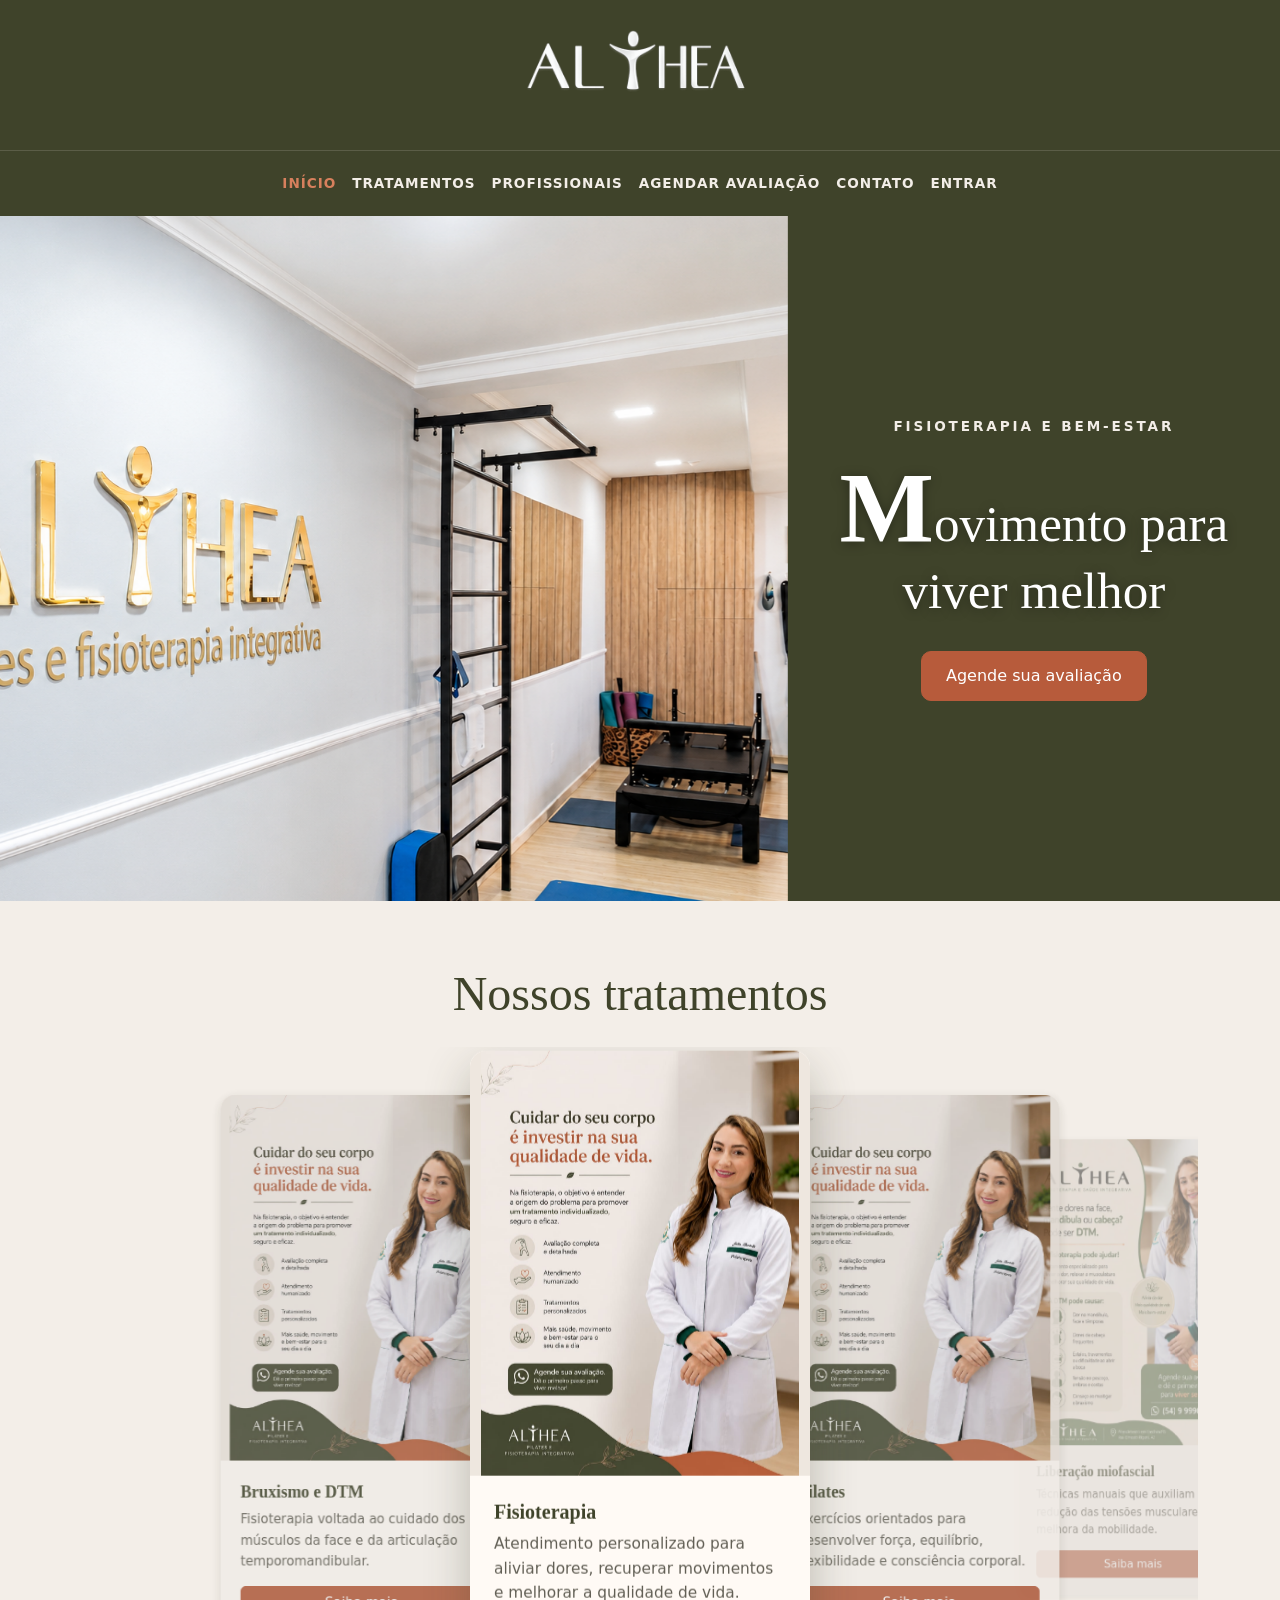
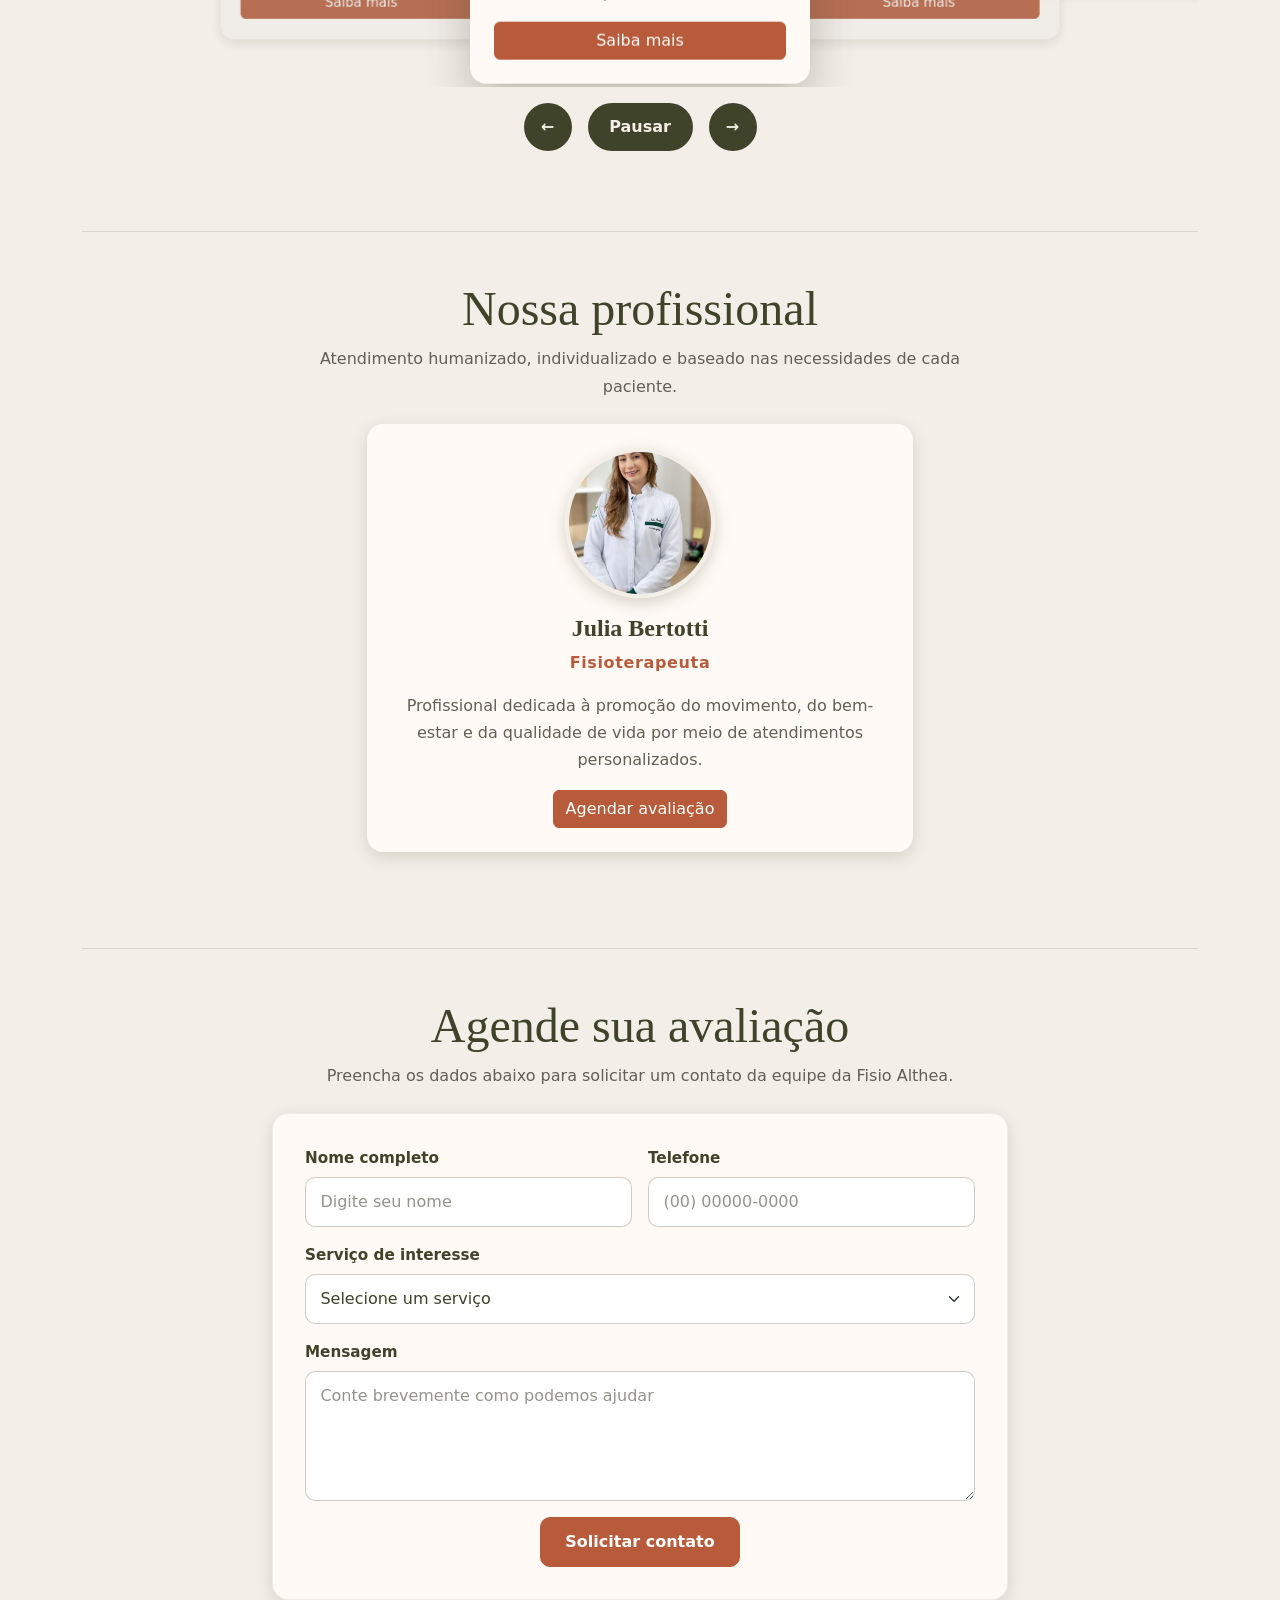
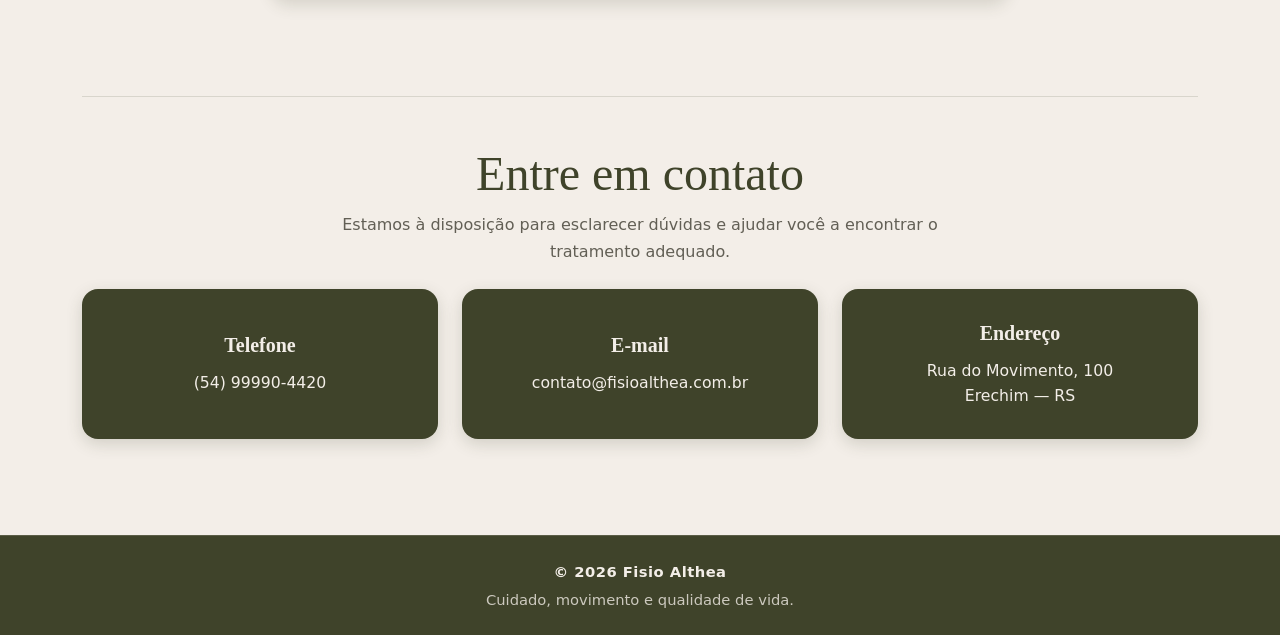
==== commit dcc66a8c: "Adiciona frontend de cadastro, login e conta" ====
--- a/FRONTEND/index.html
+++ b/FRONTEND/index.html
@@ -110,6 +110,20 @@
                             </a>
                         </li>
 
+                        <!-- Exibido apenas para quem NÃO está autenticado -->
+                        <li class="nav-item" data-area="visitante">
+                            <a class="nav-link" href="login.html">
+                                Entrar
+                            </a>
+                        </li>
+
+                        <!-- Exibido apenas para quem já está autenticado -->
+                        <li class="nav-item d-none" data-area="autenticado">
+                            <a class="nav-link" href="minha-conta.html">
+                                Minha conta
+                            </a>
+                        </li>
+
                     </ul>
                 </div>
 
@@ -673,6 +687,10 @@
         integrity="sha384-FKyoEForCGlyvwx9Hj09JcYn3nv7wiPVlz7YYwJrWVcXK/BmnVDxM+D2scQbITxI"
         crossorigin="anonymous"></script>
 
+    <!-- Estrutura base de integração com a API + sessão do usuário -->
+    <script src="js/api.js"></script>
+    <script src="js/sessao-ui.js"></script>
+
     <!-- JavaScript personalizado do projeto -->
     <script src="script.js"></script>
 
